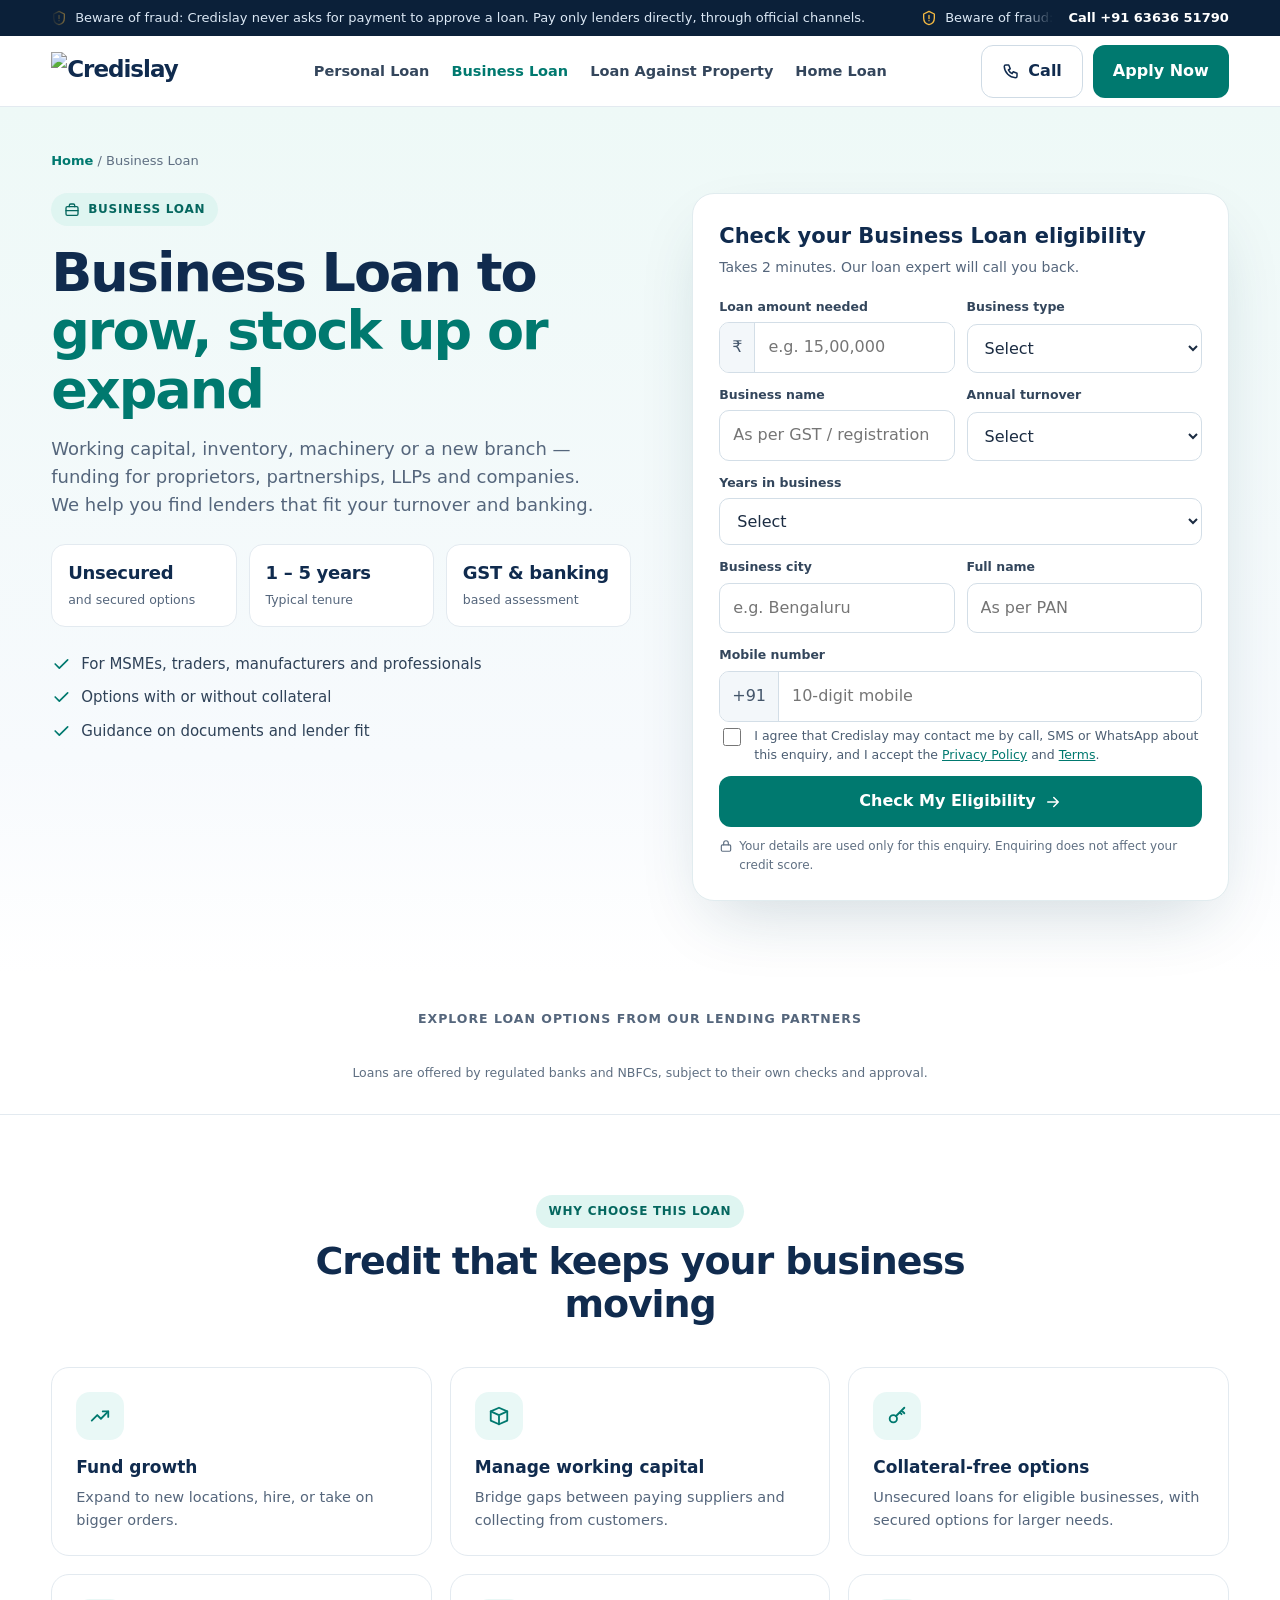
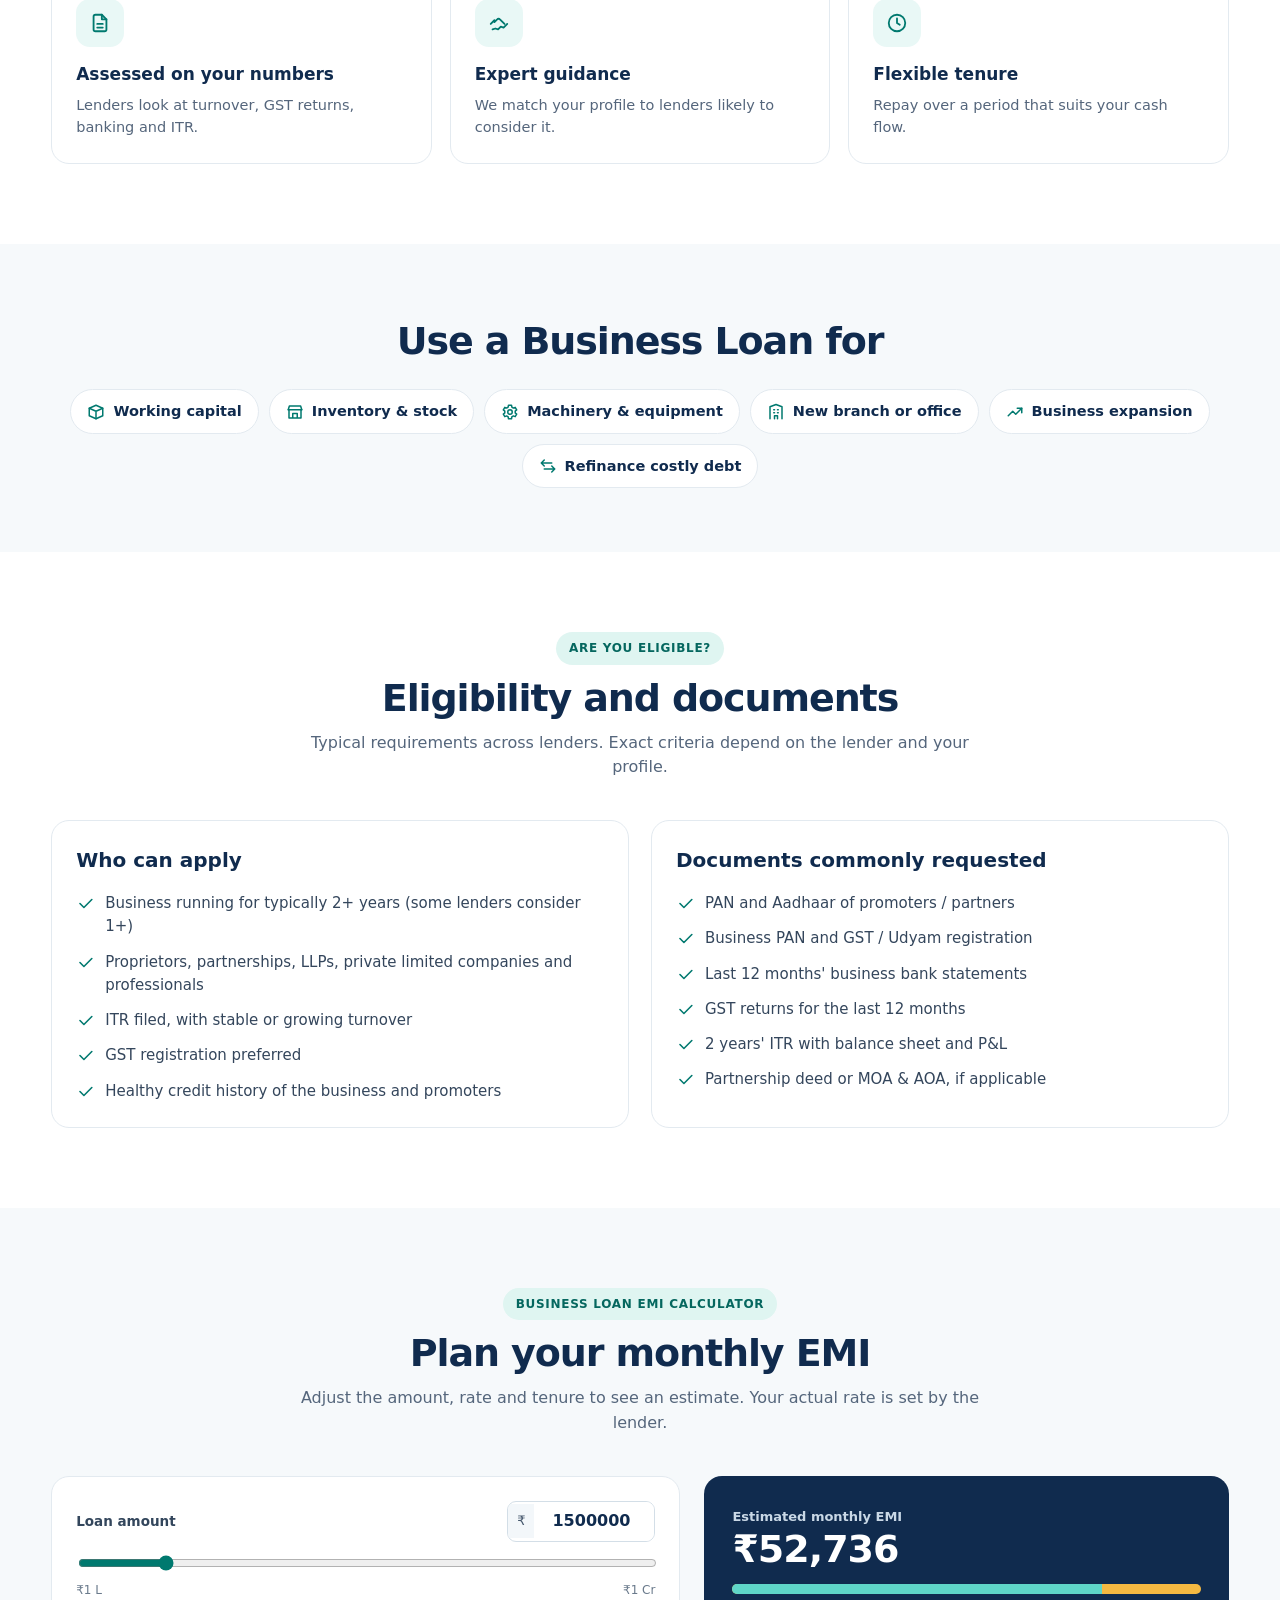
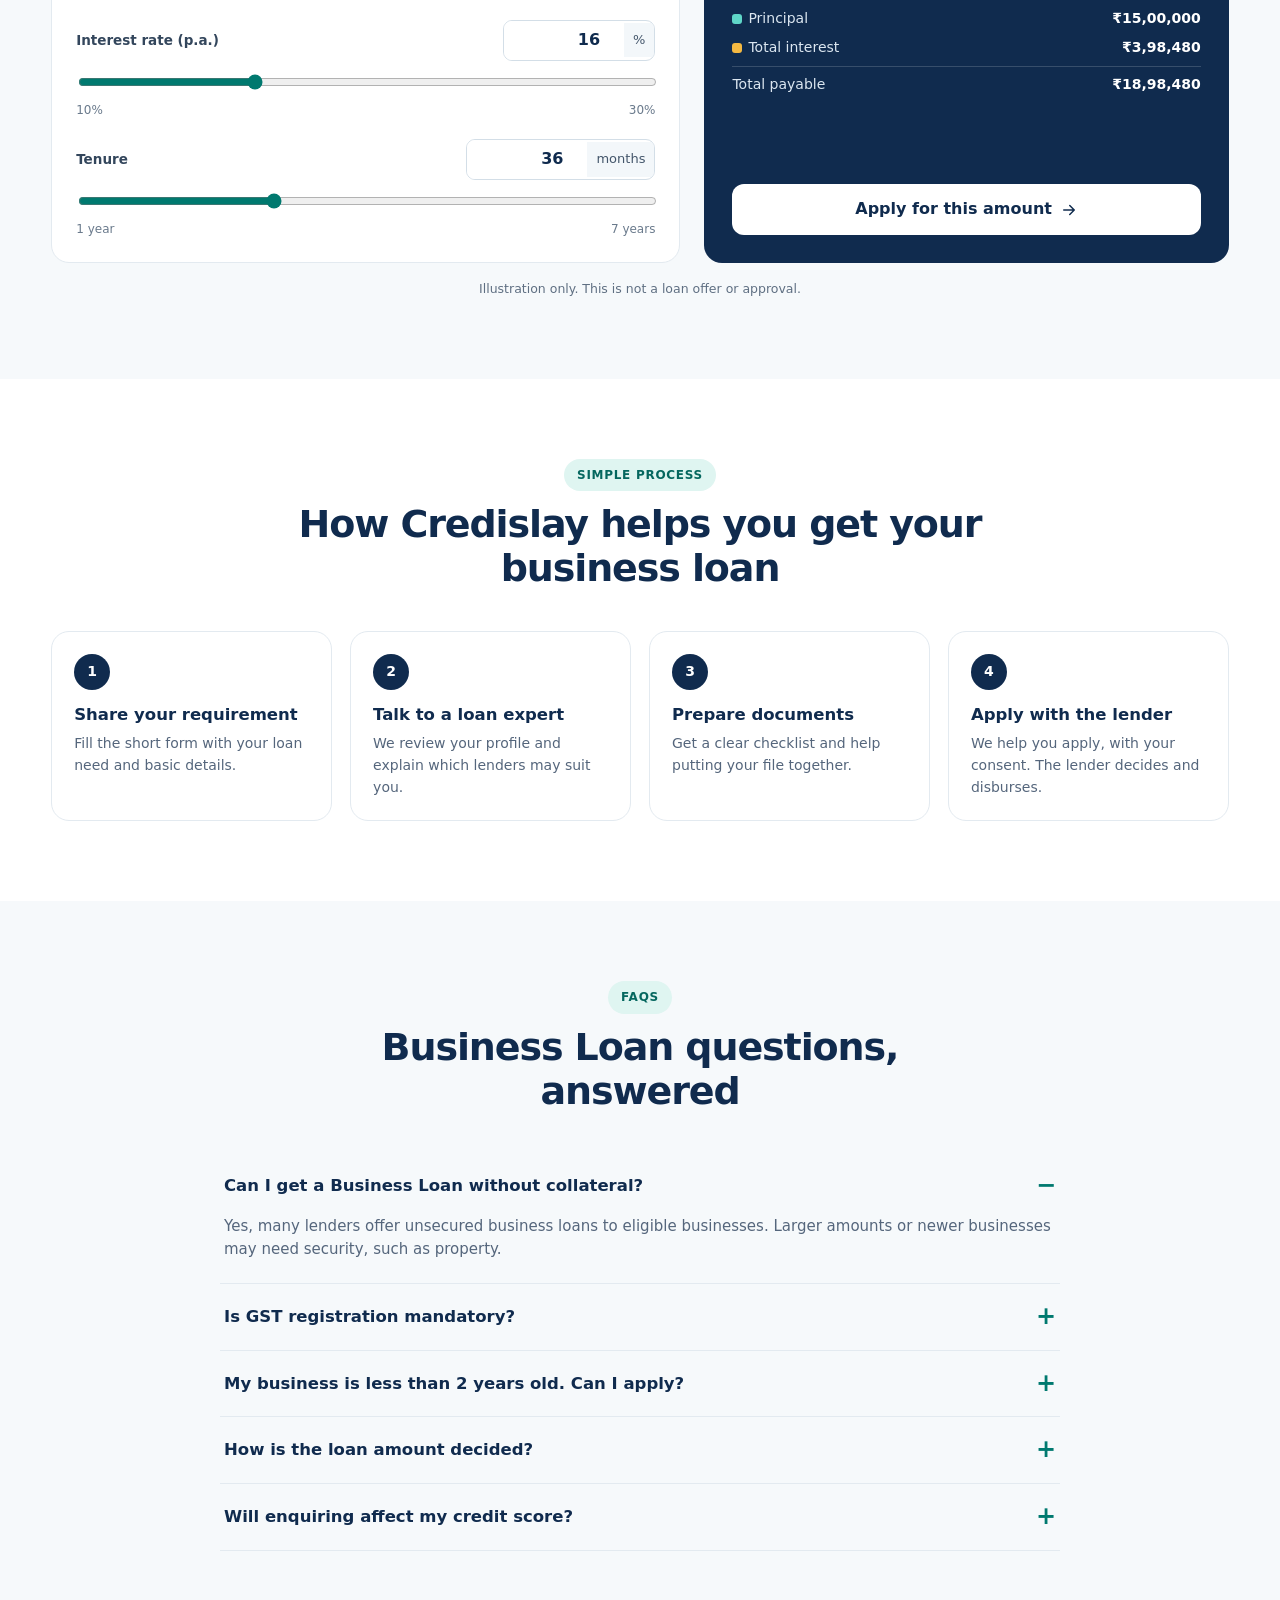
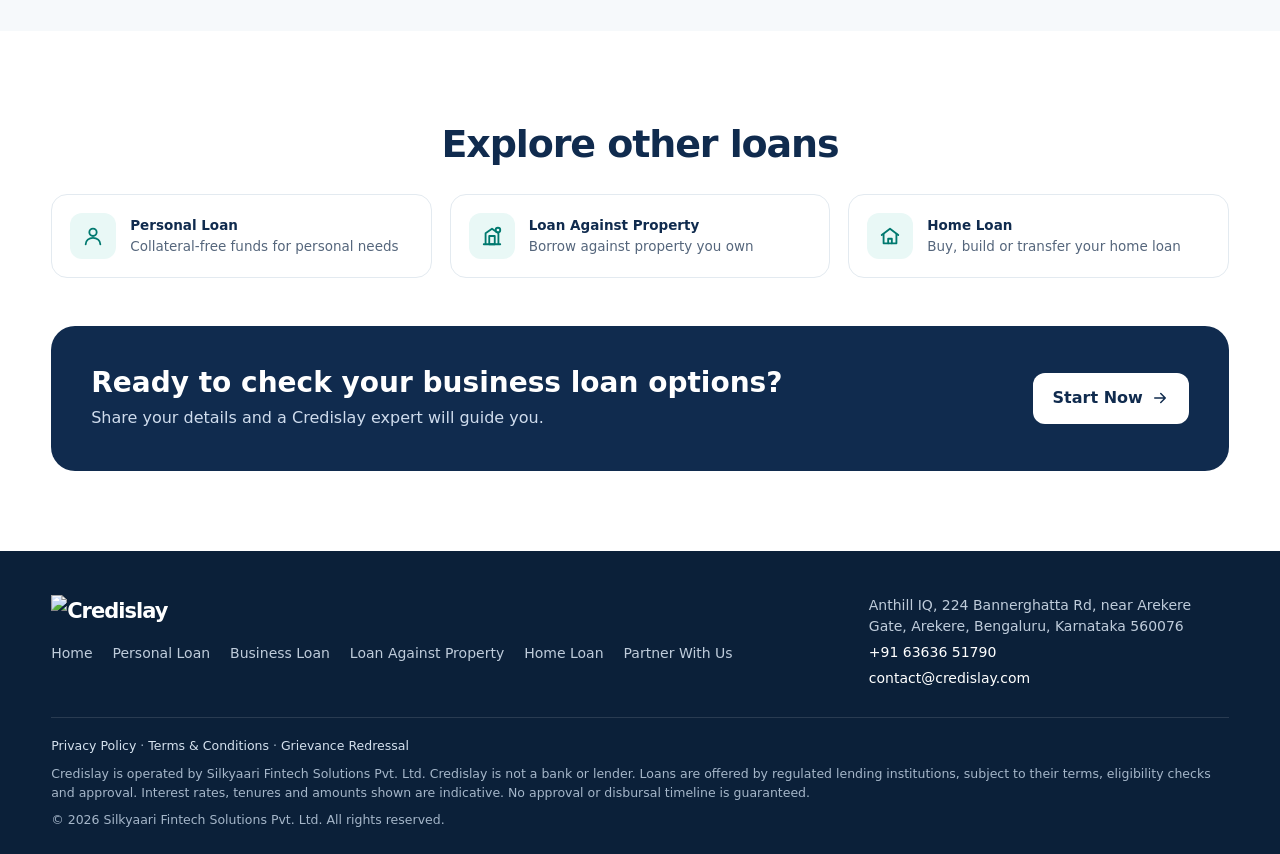
==== business-loan.html @ 101a4394 "Add files via upload" ====
<!doctype html>
<html lang="en">
<head>
<meta charset="utf-8">
<meta name="viewport" content="width=device-width,initial-scale=1">
<meta name="description" content="Apply for a Business Loan with Credislay. Working capital, inventory, machinery and expansion funding for MSMEs, traders, manufacturers and professionals.">
<meta name="theme-color" content="#102b4e">
<title>Business Loan for MSMEs, Traders and Professionals | Credislay</title>
<link rel="icon" type="image/png" href="assets/credislay-icon.png">
<link rel="apple-touch-icon" href="assets/apple-touch-icon.png">
<style>
:root{--navy:#102b4e;--navy2:#0b2039;--teal:#3fbfad;--tealD:#00796f;--mint:#e9f8f6;--ink:#1b2c42;--muted:#55667c;--line:#e3eaf0;--bg:#f6f9fb;--gold:#f4b942}
*{box-sizing:border-box}html{scroll-behavior:smooth}body{margin:0;font-family:Inter,ui-sans-serif,system-ui,-apple-system,"Segoe UI",sans-serif;color:var(--ink);background:#fff;line-height:1.55;-webkit-font-smoothing:antialiased}
a{color:inherit;text-decoration:none}button,input,select{font:inherit}img{max-width:100%}
:focus-visible{outline:3px solid #08a99b80;outline-offset:2px}
.container{width:min(1180px,92%);margin:auto}
svg.i{width:22px;height:22px;fill:none;stroke:currentColor;stroke-width:2;stroke-linecap:round;stroke-linejoin:round;flex:none}
.topbar{background:var(--navy2);color:#dce8f5;font-size:13px;padding:8px 0}
.topbar .container{display:flex;justify-content:space-between;align-items:center;gap:6px 18px;flex-wrap:wrap}
.topbar .warn{display:flex;gap:8px;align-items:center}.topbar .warn svg{width:16px;height:16px;color:var(--gold)}
.topbar a{color:#fff;font-weight:650}
.nav{position:sticky;top:0;z-index:30;background:#ffffffee;backdrop-filter:blur(12px);border-bottom:1px solid var(--line)}
.navin{height:70px;display:flex;align-items:center;justify-content:space-between;gap:16px}
.brand{display:flex;align-items:center;gap:10px;font-size:23px;font-weight:850;color:var(--navy);letter-spacing:-1px}
.brandLogo{height:38px;width:auto;display:block}.footer .brandLogo{height:40px}
.navlinks{display:flex;align-items:center;gap:22px;font-size:14.5px;font-weight:650;color:#34465c}
.navlinks a{padding:10px 0}.navlinks a:hover{color:var(--tealD)}.navlinks a[aria-current="page"]{color:var(--tealD)}
.btn{border:0;border-radius:12px;padding:13px 20px;min-height:46px;background:var(--tealD);color:#fff;font-weight:750;cursor:pointer;display:inline-flex;justify-content:center;align-items:center;gap:8px;transition:.2s}
.btn:hover{background:#00665e;transform:translateY(-1px)}
.btn.secondary{background:#fff;color:var(--navy);border:1px solid #cfdbe5}.btn.secondary:hover{background:#f3f7fa}
.btn.block{width:100%}.btn[disabled]{opacity:.7;cursor:wait;transform:none}
.hero{background:linear-gradient(180deg,#eef9f7 0%,#f7fafd 75%,#fff 100%);padding:44px 0 72px}
.crumbs{font-size:13px;color:#5f6f82;margin-bottom:22px}.crumbs a{color:var(--tealD);font-weight:650}
.heroGrid{display:grid;grid-template-columns:1.05fr .95fr;gap:48px;align-items:start}
.eyebrow{display:inline-flex;gap:8px;align-items:center;color:#05675f;background:#dff5f1;padding:7px 13px;border-radius:30px;font-size:12px;font-weight:800;letter-spacing:.06em;text-transform:uppercase}
.eyebrow svg{width:16px;height:16px}
.hero h1{font-size:clamp(34px,4.6vw,54px);line-height:1.08;letter-spacing:-2px;color:var(--navy);margin:18px 0 16px}
.hero h1 span{color:var(--tealD)}
.lead{font-size:18px;color:var(--muted);margin:0 0 26px;max-width:560px}
.stats{display:grid;grid-template-columns:repeat(3,1fr);gap:12px;margin-bottom:26px;max-width:580px}
.stat{background:#fff;border:1px solid var(--line);border-radius:14px;padding:14px 16px}
.stat b{display:block;color:var(--navy);font-size:18px;letter-spacing:-.3px}.stat span{font-size:12.5px;color:var(--muted)}
.ticks{list-style:none;padding:0;margin:0;display:grid;gap:10px}
.ticks li{display:flex;gap:10px;align-items:flex-start;font-size:15px;color:#2f4258}.ticks svg{width:20px;height:20px;color:var(--tealD);margin-top:1px}
.formCard{background:#fff;border:1px solid #e1ecef;box-shadow:0 28px 70px -20px #163f5433;border-radius:22px;padding:26px;position:relative;scroll-margin-top:90px}
.formCard h2{margin:0 0 4px;color:var(--navy);font-size:21px}
.formCard .sub{margin:0 0 18px;color:var(--muted);font-size:14px}
.formgrid{display:grid;grid-template-columns:1fr 1fr;gap:12px}.span2{grid-column:span 2}
.field{display:grid;gap:6px}
.field label{font-size:12.5px;font-weight:750;color:#33465c}
.field input,.field select{width:100%;padding:12px 13px;min-height:46px;border:1px solid #d3dee7;border-radius:10px;background:#fff;color:var(--ink);outline:none}
.field input:focus,.field select:focus{border-color:var(--teal);box-shadow:0 0 0 3px #08a99b22}
.money{display:flex;border:1px solid #d3dee7;border-radius:10px;overflow:hidden}.money span{padding:12px;background:#f3f7fa;color:#44566b;border-right:1px solid #d3dee7}
.money input{border:0;border-radius:0;min-width:0}.money:focus-within{border-color:var(--teal);box-shadow:0 0 0 3px #08a99b22}.money input:focus{box-shadow:none}
.consent{display:flex;gap:10px;align-items:flex-start;font-size:12.5px;color:#4b5d72;margin:4px 0}
.consent input{width:18px;height:18px;margin-top:2px;accent-color:var(--tealD);flex:none}
.consent a{color:var(--tealD);text-decoration:underline}
.fine{font-size:12px;color:#5f6f82;display:flex;gap:6px;align-items:flex-start;margin-top:10px}.fine svg{width:14px;height:14px;margin-top:2px}
.hp{position:absolute;left:-9999px;width:1px;height:1px;overflow:hidden}
.success{display:none;text-align:center;padding:28px 8px}
.success .ok{width:64px;height:64px;border-radius:50%;background:#e3f6f2;color:var(--tealD);display:grid;place-items:center;margin:0 auto 14px}
.success .ok svg{width:32px;height:32px}
.success h2{margin:0 0 8px}.success p{color:var(--muted);margin:0 0 18px}
.formCard.done form{display:none}.formCard.done .success{display:block}.formCard.done .formHead{display:none}
.section{padding:80px 0}.section.soft{background:var(--bg)}
.head{text-align:center;max-width:700px;margin:0 auto 40px}
.head h2{font-size:clamp(27px,3.2vw,38px);line-height:1.15;letter-spacing:-1.1px;color:var(--navy);margin:12px 0 10px}
.head p{color:var(--muted);margin:0}
.feat{display:grid;grid-template-columns:repeat(3,1fr);gap:18px}
.card{background:#fff;border:1px solid var(--line);border-radius:18px;padding:24px}
.card .ico{width:48px;height:48px;border-radius:14px;background:var(--mint);color:var(--tealD);display:grid;place-items:center;margin-bottom:14px}
.card h3{margin:0 0 6px;color:var(--navy);font-size:17px}.card p{margin:0;color:var(--muted);font-size:14.5px}
.uses{display:flex;flex-wrap:wrap;gap:10px;justify-content:center}
.use{display:inline-flex;align-items:center;gap:8px;background:#fff;border:1px solid var(--line);border-radius:30px;padding:10px 16px;font-weight:650;color:var(--navy);font-size:14.5px}
.use svg{width:18px;height:18px;color:var(--tealD)}
.two{display:grid;grid-template-columns:1fr 1fr;gap:22px}
.list{list-style:none;padding:0;margin:0;display:grid;gap:12px}
.list li{display:flex;gap:10px;font-size:15px;color:#34465c}.list svg{width:19px;height:19px;color:var(--tealD);margin-top:2px}
.card h3.big{font-size:20px;margin-bottom:16px}
.calc{display:grid;grid-template-columns:1.2fr 1fr;gap:24px;align-items:stretch}
.slider{margin-bottom:20px}
.slider .row{display:flex;justify-content:space-between;align-items:center;gap:10px;margin-bottom:8px}
.slider label{font-size:13.5px;font-weight:750;color:#33465c}
.slider .val{display:flex;align-items:center;border:1px solid #d3dee7;border-radius:9px;overflow:hidden;background:#fff}
.slider .val span{padding:7px 9px;background:#f3f7fa;font-size:13px;color:#44566b}
.slider .val input{width:120px;border:0;padding:7px 9px;font-weight:750;color:var(--navy);text-align:right;outline:none}
.slider input[type=range]{width:100%;accent-color:var(--tealD);height:22px}
.slider .ends{display:flex;justify-content:space-between;font-size:12px;color:#6a7a8c}
.emiBox{background:var(--navy);color:#fff;border-radius:18px;padding:28px;display:flex;flex-direction:column;gap:14px}
.emiBox small{color:#c9d8e6;font-weight:650;font-size:13px}
.emiBox .big{font-size:38px;font-weight:850;letter-spacing:-1px;line-height:1.1}
.bar{height:10px;border-radius:6px;background:var(--gold);overflow:hidden}.bar i{display:block;height:100%;background:#5fd6c8}
.legend{display:grid;gap:7px;font-size:14px;color:#dbe6f0}.legend div{display:flex;justify-content:space-between;gap:10px}.legend b{color:#fff}
.sw{display:inline-block;width:10px;height:10px;border-radius:3px;margin-right:6px;vertical-align:middle}
.emiBox .btn{background:#fff;color:var(--navy);margin-top:auto}.emiBox .btn:hover{background:#eef4f8}
.note{font-size:12.5px;color:#5f6f82;text-align:center;margin:16px 0 0}
.steps{display:grid;grid-template-columns:repeat(4,1fr);gap:18px;list-style:none;padding:0;margin:0}
.step{padding:22px;border-radius:18px;background:#fff;border:1px solid var(--line)}
.num{width:36px;height:36px;border-radius:50%;background:var(--navy);color:#fff;display:grid;place-items:center;font-weight:850;font-size:14px;margin-bottom:12px}
.step h3{font-size:16.5px;color:var(--navy);margin:0 0 6px}.step p{font-size:14px;color:var(--muted);margin:0}
.faq{max-width:840px;margin:auto}
.faq details{border-bottom:1px solid var(--line);padding:4px}
.faq summary{font-weight:750;color:var(--navy);cursor:pointer;padding:16px 0;list-style:none;display:flex;justify-content:space-between;gap:16px;font-size:16.5px}
.faq summary::-webkit-details-marker{display:none}
.faq summary::after{content:"+";font-size:24px;line-height:1;color:var(--tealD);flex:none}
.faq details[open] summary::after{content:"−"}
.faq p{color:var(--muted);font-size:15px;margin:0 0 18px}
.others{display:grid;grid-template-columns:repeat(3,1fr);gap:18px}
.other{display:flex;gap:14px;align-items:center;background:#fff;border:1px solid var(--line);border-radius:16px;padding:18px;transition:.2s}
.other:hover{border-color:#9fdcd4;box-shadow:0 14px 30px -18px #102b4e40;transform:translateY(-2px)}
.other .ico{width:46px;height:46px;border-radius:12px;background:var(--mint);color:var(--tealD);display:grid;place-items:center;flex:none}
.other b{display:block;color:var(--navy)}.other span{font-size:13.5px;color:var(--muted)}
.ctaBand{background:var(--navy);color:#fff;border-radius:24px;padding:40px;display:flex;justify-content:space-between;align-items:center;gap:20px;flex-wrap:wrap}
.ctaBand h2{margin:0 0 6px;font-size:28px;line-height:1.2}.ctaBand p{margin:0;color:#cfdced}
.ctaBand .btn{background:#fff;color:var(--navy)}
.footer{background:var(--navy2);color:#bfccdb;padding:44px 0 24px;font-size:14px}
.footgrid{display:flex;flex-wrap:wrap;justify-content:space-between;gap:24px}
.footer .brand{color:#fff;font-size:21px;margin-bottom:8px}
.footer nav{display:flex;flex-wrap:wrap;gap:8px 20px}.footer nav a:hover,.footer address a:hover{color:#fff}
.footer address{font-style:normal;max-width:360px}.footer address a{display:block;color:#fff;margin-top:4px}
.legal{border-top:1px solid #ffffff1f;margin-top:28px;padding-top:18px;font-size:12.5px;color:#a5b6c9;display:grid;gap:8px}.legal p{margin:0}
.mbar{display:none}
.toast{position:fixed;bottom:22px;right:22px;max-width:380px;background:var(--navy);color:#fff;padding:14px 18px;border-radius:12px;display:none;z-index:80;box-shadow:0 10px 30px #0003}
@media(max-width:980px){.feat{grid-template-columns:repeat(2,1fr)}.steps{grid-template-columns:repeat(2,1fr)}.others{grid-template-columns:1fr}}
@media(max-width:900px){.heroGrid,.two,.calc{grid-template-columns:1fr}.navlinks{display:none}body{padding-bottom:72px}
.mbar{display:grid;grid-template-columns:1fr 1.4fr;gap:10px;position:fixed;left:0;right:0;bottom:0;z-index:40;background:#fff;border-top:1px solid var(--line);padding:10px 4%}
.toast{bottom:86px;left:4%;right:4%;max-width:none}}
@media(max-width:560px){.hero{padding:28px 0 52px}.section{padding:56px 0}.feat,.steps{grid-template-columns:1fr}.stats{grid-template-columns:1fr 1fr}
.formgrid{grid-template-columns:1fr}.span2{grid-column:auto}.formCard{padding:20px}.ctaBand{padding:28px}.navin .btn.secondary{display:none}}
@media(prefers-reduced-motion:reduce){*{transition:none!important;scroll-behavior:auto!important}}

/* Fraud-warning ticker */
.topbar .container{flex-wrap:nowrap;gap:16px}
.ticker{flex:1;min-width:0;overflow:hidden;-webkit-mask-image:linear-gradient(90deg,transparent,#000 3%,#000 97%,transparent);mask-image:linear-gradient(90deg,transparent,#000 3%,#000 97%,transparent)}
.tickerTrack{display:flex;width:max-content;animation:tickerMove 38s linear infinite}
.tick{display:inline-flex;align-items:center;gap:8px;padding-right:56px;white-space:nowrap}
.tick svg{width:16px;height:16px;color:var(--gold)}
.ticker:hover .tickerTrack{animation-play-state:paused}
.topcall{flex:none;white-space:nowrap;color:#fff;font-weight:650}
@keyframes tickerMove{to{transform:translateX(-50%)}}
/* Lending partners marquee */
.lenders{padding:36px 0 32px;background:#fff;border-bottom:1px solid var(--line)}
.lendersTitle{text-align:center;font-size:12.5px;font-weight:800;letter-spacing:.08em;text-transform:uppercase;color:#55667c;margin:0 0 18px}
.marquee{overflow:hidden;-webkit-mask-image:linear-gradient(90deg,transparent,#000 8%,#000 92%,transparent);mask-image:linear-gradient(90deg,transparent,#000 8%,#000 92%,transparent)}
.marqueeTrack{display:flex;gap:16px;width:max-content;animation:lenderMove 26s linear infinite}
.marquee:hover .marqueeTrack{animation-play-state:paused}
.lender{display:inline-flex;align-items:center;gap:10px;padding:14px 24px;border:1px solid var(--line);border-radius:14px;background:#f7fafc;font-weight:750;color:var(--navy);font-size:16px;white-space:nowrap}
.lender svg{width:20px;height:20px;color:var(--tealD);flex:none}
.lendersNote{text-align:center;font-size:12.5px;color:#5f6f82;margin:16px 0 0}
@keyframes lenderMove{to{transform:translateX(calc(-50% - 8px))}}
@media(max-width:560px){.topcall{font-size:12px}.tick{font-size:12.5px}.lender{padding:12px 18px;font-size:15px}}
@media(prefers-reduced-motion:reduce){
.tickerTrack{animation:none;width:auto}.tick[aria-hidden]{display:none}.tick{white-space:normal;padding-right:0}
.marqueeTrack{animation:none;width:auto;flex-wrap:wrap;justify-content:center}.lender[aria-hidden]{display:none}}
</style>
</head>
<body>
<svg width="0" height="0" style="position:absolute" aria-hidden="true">
<symbol id="i-user" viewBox="0 0 24 24"><circle cx="12" cy="8" r="4"/><path d="M4 21c0-4 3.6-7 8-7s8 3 8 7"/></symbol>
<symbol id="i-biz" viewBox="0 0 24 24"><rect x="3" y="7" width="18" height="13" rx="2"/><path d="M8 7V5a2 2 0 0 1 2-2h4a2 2 0 0 1 2 2v2M3 13h18"/></symbol>
<symbol id="i-lap" viewBox="0 0 24 24"><path d="M3 21h18M5 21V9l7-5 7 5v12"/><rect x="9" y="12" width="6" height="9"/><circle cx="18.5" cy="5.5" r="2.5"/></symbol>
<symbol id="i-home" viewBox="0 0 24 24"><path d="M3 11l9-7 9 7"/><path d="M5 10v10h14V10"/><path d="M10 20v-5h4v5"/></symbol>
<symbol id="i-check" viewBox="0 0 24 24"><path d="M5 12l5 5L20 7"/></symbol>
<symbol id="i-arrow" viewBox="0 0 24 24"><path d="M5 12h14M13 6l6 6-6 6"/></symbol>
<symbol id="i-shield" viewBox="0 0 24 24"><path d="M12 2l8 4v6c0 5-3.5 9-8 10-4.5-1-8-5-8-10V6l8-4z"/><path d="M12 8v5M12 16h.01"/></symbol>
<symbol id="i-lock" viewBox="0 0 24 24"><rect x="4" y="10" width="16" height="11" rx="2"/><path d="M8 10V7a4 4 0 0 1 8 0v3"/></symbol>
<symbol id="i-phone" viewBox="0 0 24 24"><path d="M5 4h4l2 5-2.5 1.5a11 11 0 0 0 5 5L15 13l5 2v4a2 2 0 0 1-2 2A16 16 0 0 1 3 6a2 2 0 0 1 2-2"/></symbol>
<symbol id="i-clock" viewBox="0 0 24 24"><circle cx="12" cy="12" r="9"/><path d="M12 7v5l3 2"/></symbol>
<symbol id="i-doc" viewBox="0 0 24 24"><path d="M14 3H7a2 2 0 0 0-2 2v14a2 2 0 0 0 2 2h10a2 2 0 0 0 2-2V8z"/><path d="M14 3v5h5M9 13h6M9 17h6"/></symbol>
<symbol id="i-percent" viewBox="0 0 24 24"><path d="M19 5L5 19"/><circle cx="7" cy="7" r="2.5"/><circle cx="17" cy="17" r="2.5"/></symbol>
<symbol id="i-hand" viewBox="0 0 24 24"><path d="M7 11l3-3a2 2 0 0 1 3 0l5 5"/><path d="M3 13l4-4M21 13l-4 4-3-1-3 3-3-1-3 1"/></symbol>
<symbol id="i-trend" viewBox="0 0 24 24"><path d="M3 17l6-6 4 4 8-8"/><path d="M15 7h6v6"/></symbol>
<symbol id="i-key" viewBox="0 0 24 24"><circle cx="8" cy="15" r="4"/><path d="M11 12l9-9M17 6l3 3M15 8l2 2"/></symbol>
<symbol id="i-swap" viewBox="0 0 24 24"><path d="M7 4L3 8l4 4M3 8h14M17 20l4-4-4-4M21 16H7"/></symbol>
<symbol id="i-heart" viewBox="0 0 24 24"><path d="M12 20s-7-4.4-7-10a4 4 0 0 1 7-2.6A4 4 0 0 1 19 10c0 5.6-7 10-7 10z"/></symbol>
<symbol id="i-plane" viewBox="0 0 24 24"><path d="M2 14l20-8-8 16-2-6z"/></symbol>
<symbol id="i-cap" viewBox="0 0 24 24"><path d="M2 9l10-5 10 5-10 5z"/><path d="M6 11v5c3 2 9 2 12 0v-5"/></symbol>
<symbol id="i-tool" viewBox="0 0 24 24"><path d="M14 6a4 4 0 0 0 5 5l-9 9a2 2 0 0 1-3-3z"/></symbol>
<symbol id="i-ring" viewBox="0 0 24 24"><circle cx="12" cy="15" r="6"/><path d="M9 4h6l-3 5z"/></symbol>
<symbol id="i-box" viewBox="0 0 24 24"><path d="M3 7l9-4 9 4v10l-9 4-9-4z"/><path d="M3 7l9 4 9-4M12 11v10"/></symbol>
<symbol id="i-gear" viewBox="0 0 24 24"><circle cx="12" cy="12" r="3"/><path d="M19 12a7 7 0 0 0-.1-1.2l2-1.6-2-3.4-2.4 1a7 7 0 0 0-2-1.2L14 3h-4l-.5 2.6a7 7 0 0 0-2 1.2l-2.4-1-2 3.4 2 1.6a7 7 0 0 0 0 2.4l-2 1.6 2 3.4 2.4-1a7 7 0 0 0 2 1.2L10 21h4l.5-2.6a7 7 0 0 0 2-1.2l2.4 1 2-3.4-2-1.6c.1-.4.1-.8.1-1.2z"/></symbol>
<symbol id="i-store" viewBox="0 0 24 24"><path d="M3 9l1.5-5h15L21 9"/><path d="M4 9v11h16V9M3 9h18M9 20v-6h6v6"/></symbol>
<symbol id="i-build" viewBox="0 0 24 24"><path d="M4 21V5l8-3 8 3v16"/><path d="M9 9h1M14 9h1M9 13h1M14 13h1M10 21v-4h4v4"/></symbol>
<symbol id="i-plus" viewBox="0 0 24 24"><circle cx="12" cy="12" r="9"/><path d="M12 8v8M8 12h8"/></symbol>
</svg>

<div class="topbar"><div class="container">
<div class="ticker" role="note" aria-label="Fraud warning"><div class="tickerTrack"><span class="tick"><svg class="i"><use href="#i-shield"/></svg>Beware of fraud: Credislay never asks for payment to approve a loan. Pay only lenders directly, through official channels.</span><span class="tick" aria-hidden="true"><svg class="i"><use href="#i-shield"/></svg>Beware of fraud: Credislay never asks for payment to approve a loan. Pay only lenders directly, through official channels.</span><span class="tick" aria-hidden="true"><svg class="i"><use href="#i-shield"/></svg>Beware of fraud: Credislay never asks for payment to approve a loan. Pay only lenders directly, through official channels.</span><span class="tick" aria-hidden="true"><svg class="i"><use href="#i-shield"/></svg>Beware of fraud: Credislay never asks for payment to approve a loan. Pay only lenders directly, through official channels.</span></div></div>
<a class="topcall" href="tel:+916363651790">Call +91 63636 51790</a>
</div></div>

<header class="nav"><div class="container navin">
<a class="brand" href="index.html"><img class="brandLogo" src="assets/credislay-logo.png" alt="Credislay" width="168" height="38"></a>
<nav class="navlinks" aria-label="Loans">
<a href="personal-loan.html">Personal Loan</a><a href="business-loan.html" aria-current="page">Business Loan</a><a href="loan-against-property.html">Loan Against Property</a><a href="home-loan.html">Home Loan</a>
</nav>
<div style="display:flex;gap:10px"><a class="btn secondary" href="tel:+916363651790"><svg class="i" style="width:18px;height:18px"><use href="#i-phone"/></svg>Call</a><a class="btn" href="#apply">Apply Now</a></div>
</div></header>

<main>
<section class="hero"><div class="container">
<div class="crumbs"><a href="index.html">Home</a> / Business Loan</div>
<div class="heroGrid"><div>
<div class="eyebrow"><svg class="i"><use href="#i-biz"/></svg>Business Loan</div>
<h1>Business Loan to <span>grow, stock up or expand</span></h1>
<p class="lead">Working capital, inventory, machinery or a new branch — funding for proprietors, partnerships, LLPs and companies. We help you find lenders that fit your turnover and banking.</p>
<div class="stats"><div class="stat"><b>Unsecured</b><span>and secured options</span></div><div class="stat"><b>1 – 5 years</b><span>Typical tenure</span></div><div class="stat"><b>GST & banking</b><span>based assessment</span></div></div>
<ul class="ticks"><li><svg class="i"><use href="#i-check"/></svg><span>For MSMEs, traders, manufacturers and professionals</span></li><li><svg class="i"><use href="#i-check"/></svg><span>Options with or without collateral</span></li><li><svg class="i"><use href="#i-check"/></svg><span>Guidance on documents and lender fit</span></li></ul>
</div>

<div class="formCard" id="apply">
<div class="formHead"><h2>Check your Business Loan eligibility</h2><p class="sub">Takes 2 minutes. Our loan expert will call you back.</p></div>
<form id="leadForm" novalidate>
<input type="hidden" name="loanType" value="Business Loan">
<input type="hidden" name="landingPage" value="Business Loan page">
<div class="formgrid">
<div class="field"><label for="amount">Loan amount needed</label><div class="money"><span>₹</span><input id="amount" name="amount" type="number" min="10000" step="1000" inputmode="numeric" placeholder="e.g. 15,00,000" required></div></div>
<div class="field"><label for="employment">Business type</label><select id="employment" name="employment" required><option value="">Select</option><option>Proprietorship</option><option>Partnership</option><option>LLP</option><option>Private limited company</option><option>Self-employed professional</option></select></div>
<div class="field"><label for="businessName">Business name</label><input id="businessName" name="businessName" placeholder="As per GST / registration" required></div>
<div class="field"><label for="turnover">Annual turnover</label><select id="turnover" name="turnover" required><option value="">Select</option><option>Up to ₹50 lakh</option><option>₹50 lakh – ₹2 crore</option><option>₹2 crore – ₹10 crore</option><option>₹10 crore – ₹50 crore</option><option>Above ₹50 crore</option></select></div>
<div class="field span2"><label for="vintage">Years in business</label><select id="vintage" name="vintage" required><option value="">Select</option><option>Less than 1 year</option><option>1 – 2 years</option><option>2 – 3 years</option><option>3 – 5 years</option><option>More than 5 years</option></select></div>
<div class="field"><label for="city">Business city</label><input id="city" name="city" autocomplete="address-level2" placeholder="e.g. Bengaluru" required></div>
<div class="field"><label for="name">Full name</label><input id="name" name="name" autocomplete="name" placeholder="As per PAN" required></div>
<div class="field span2"><label for="phone">Mobile number</label><div class="money"><span>+91</span><input id="phone" name="phone" type="tel" inputmode="numeric" autocomplete="tel-national" pattern="[6-9][0-9]{9}" maxlength="10" placeholder="10-digit mobile" required></div></div>
</div>
<div class="hp" aria-hidden="true"><label for="website">Website</label><input id="website" name="website" tabindex="-1" autocomplete="off"></div>
<label class="consent"><input type="checkbox" name="consent" value="yes" required><span>I agree that Credislay may contact me by call, SMS or WhatsApp about this enquiry, and I accept the <a href="index.html#privacy">Privacy Policy</a> and <a href="index.html#terms">Terms</a>.</span></label>
<button class="btn block" type="submit" style="margin-top:8px">Check My Eligibility <svg class="i" style="width:18px;height:18px"><use href="#i-arrow"/></svg></button>
<div class="fine"><svg class="i"><use href="#i-lock"/></svg><span>Your details are used only for this enquiry. Enquiring does not affect your credit score.</span></div>
</form>
<div class="success" role="status" aria-live="polite">
<div class="ok"><svg class="i"><use href="#i-check"/></svg></div>
<h2 style="color:var(--navy)">Thank you! We've received your enquiry.</h2>
<p>A Credislay loan expert will call you shortly on the number you shared, usually within one working day.</p>
<a class="btn secondary" href="tel:+916363651790"><svg class="i" style="width:18px;height:18px"><use href="#i-phone"/></svg>Call us now</a>
</div>
</div>
</div>
</div></section>

<!-- LENDING PARTNERS (edit names in assets/lenders.js) -->
<section class="lenders" id="lenders" aria-labelledby="lendersTitle"><div class="container">
<p class="lendersTitle" id="lendersTitle">Explore loan options from our lending partners</p>
<div class="marquee"><div class="marqueeTrack" id="lenderTrack"></div></div>
<p class="lendersNote">Loans are offered by regulated banks and NBFCs, subject to their own checks and approval.</p>
</div></section>
<script src="assets/lenders.js"></script>

<section class="section"><div class="container">
<div class="head"><div class="eyebrow">Why choose this loan</div><h2>Credit that keeps your business moving</h2></div>
<div class="feat"><div class="card"><div class="ico"><svg class="i"><use href="#i-trend"/></svg></div><h3>Fund growth</h3><p>Expand to new locations, hire, or take on bigger orders.</p></div><div class="card"><div class="ico"><svg class="i"><use href="#i-box"/></svg></div><h3>Manage working capital</h3><p>Bridge gaps between paying suppliers and collecting from customers.</p></div><div class="card"><div class="ico"><svg class="i"><use href="#i-key"/></svg></div><h3>Collateral-free options</h3><p>Unsecured loans for eligible businesses, with secured options for larger needs.</p></div><div class="card"><div class="ico"><svg class="i"><use href="#i-doc"/></svg></div><h3>Assessed on your numbers</h3><p>Lenders look at turnover, GST returns, banking and ITR.</p></div><div class="card"><div class="ico"><svg class="i"><use href="#i-hand"/></svg></div><h3>Expert guidance</h3><p>We match your profile to lenders likely to consider it.</p></div><div class="card"><div class="ico"><svg class="i"><use href="#i-clock"/></svg></div><h3>Flexible tenure</h3><p>Repay over a period that suits your cash flow.</p></div></div>
</div></section>

<section class="section soft" style="padding-top:64px;padding-bottom:64px"><div class="container">
<div class="head" style="margin-bottom:26px"><h2>Use a Business Loan for</h2></div>
<div class="uses"><span class="use"><svg class="i"><use href="#i-box"/></svg>Working capital</span><span class="use"><svg class="i"><use href="#i-store"/></svg>Inventory & stock</span><span class="use"><svg class="i"><use href="#i-gear"/></svg>Machinery & equipment</span><span class="use"><svg class="i"><use href="#i-build"/></svg>New branch or office</span><span class="use"><svg class="i"><use href="#i-trend"/></svg>Business expansion</span><span class="use"><svg class="i"><use href="#i-swap"/></svg>Refinance costly debt</span></div>
</div></section>

<section class="section"><div class="container">
<div class="head"><div class="eyebrow">Are you eligible?</div><h2>Eligibility and documents</h2><p>Typical requirements across lenders. Exact criteria depend on the lender and your profile.</p></div>
<div class="two">
<div class="card"><h3 class="big">Who can apply</h3><ul class="list"><li><svg class="i"><use href="#i-check"/></svg><span>Business running for typically 2+ years (some lenders consider 1+)</span></li><li><svg class="i"><use href="#i-check"/></svg><span>Proprietors, partnerships, LLPs, private limited companies and professionals</span></li><li><svg class="i"><use href="#i-check"/></svg><span>ITR filed, with stable or growing turnover</span></li><li><svg class="i"><use href="#i-check"/></svg><span>GST registration preferred</span></li><li><svg class="i"><use href="#i-check"/></svg><span>Healthy credit history of the business and promoters</span></li></ul></div>
<div class="card"><h3 class="big">Documents commonly requested</h3><ul class="list"><li><svg class="i"><use href="#i-check"/></svg><span>PAN and Aadhaar of promoters / partners</span></li><li><svg class="i"><use href="#i-check"/></svg><span>Business PAN and GST / Udyam registration</span></li><li><svg class="i"><use href="#i-check"/></svg><span>Last 12 months' business bank statements</span></li><li><svg class="i"><use href="#i-check"/></svg><span>GST returns for the last 12 months</span></li><li><svg class="i"><use href="#i-check"/></svg><span>2 years' ITR with balance sheet and P&amp;L</span></li><li><svg class="i"><use href="#i-check"/></svg><span>Partnership deed or MOA &amp; AOA, if applicable</span></li></ul></div>
</div>
</div></section>

<section class="section soft" id="emi-calculator"><div class="container">
<div class="head"><div class="eyebrow">Business Loan EMI calculator</div><h2>Plan your monthly EMI</h2><p>Adjust the amount, rate and tenure to see an estimate. Your actual rate is set by the lender.</p></div>
<div class="calc">
<div class="card">
<div class="slider"><div class="row"><label for="pR">Loan amount</label><div class="val"><span>₹</span><input id="p" type="number" min="100000" max="10000000" step="50000" value="1500000" aria-label="Loan amount in rupees"></div></div>
<input id="pR" type="range" min="100000" max="10000000" step="50000" value="1500000"><div class="ends"><span>₹1 L</span><span>₹1 Cr</span></div></div>
<div class="slider"><div class="row"><label for="rR">Interest rate (p.a.)</label><div class="val"><input id="r" type="number" min="10" max="30" step="0.05" value="16" aria-label="Interest rate percent"><span>%</span></div></div>
<input id="rR" type="range" min="10" max="30" step="0.05" value="16"><div class="ends"><span>10%</span><span>30%</span></div></div>
<div class="slider" style="margin-bottom:0"><div class="row"><label for="tR">Tenure</label><div class="val"><input id="t" type="number" min="12" max="84" step="6" value="36" aria-label="Tenure in months"><span>months</span></div></div>
<input id="tR" type="range" min="12" max="84" step="6" value="36"><div class="ends"><span>1 year</span><span>7 years</span></div></div>
</div>
<div class="emiBox" aria-live="polite">
<div><small>Estimated monthly EMI</small><div class="big" id="emi">₹0</div></div>
<div class="bar" aria-hidden="true"><i id="bar" style="width:80%"></i></div>
<div class="legend"><div><span><i class="sw" style="background:#5fd6c8"></i>Principal</span><b id="eP">₹0</b></div><div><span><i class="sw" style="background:var(--gold)"></i>Total interest</span><b id="eI">₹0</b></div><div style="border-top:1px solid #ffffff2a;padding-top:7px"><span>Total payable</span><b id="eT">₹0</b></div></div>
<a class="btn" href="#apply" id="useAmount">Apply for this amount <svg class="i" style="width:18px;height:18px"><use href="#i-arrow"/></svg></a>
</div>
</div>
<p class="note">Illustration only. This is not a loan offer or approval.</p>
</div></section>

<section class="section"><div class="container">
<div class="head"><div class="eyebrow">Simple process</div><h2>How Credislay helps you get your business loan</h2></div>
<ol class="steps">
<li class="step"><div class="num">1</div><h3>Share your requirement</h3><p>Fill the short form with your loan need and basic details.</p></li>
<li class="step"><div class="num">2</div><h3>Talk to a loan expert</h3><p>We review your profile and explain which lenders may suit you.</p></li>
<li class="step"><div class="num">3</div><h3>Prepare documents</h3><p>Get a clear checklist and help putting your file together.</p></li>
<li class="step"><div class="num">4</div><h3>Apply with the lender</h3><p>We help you apply, with your consent. The lender decides and disburses.</p></li>
</ol>
</div></section>

<section class="section soft"><div class="container">
<div class="head"><div class="eyebrow">FAQs</div><h2>Business Loan questions, answered</h2></div>
<div class="faq"><details open><summary>Can I get a Business Loan without collateral?</summary><p>Yes, many lenders offer unsecured business loans to eligible businesses. Larger amounts or newer businesses may need security, such as property.</p></details><details><summary>Is GST registration mandatory?</summary><p>Not always, but most lenders prefer it. Without GST, lenders rely more on bank statements and ITRs.</p></details><details><summary>My business is less than 2 years old. Can I apply?</summary><p>Some lenders consider businesses running for a year or more, usually with strong banking and a good promoter credit history. Share your details and we will check options.</p></details><details><summary>How is the loan amount decided?</summary><p>Lenders look at your turnover, profits, banking, existing loans and credit score to decide the amount and rate.</p></details><details><summary>Will enquiring affect my credit score?</summary><p>No. Submitting this form does not check your credit report. A lender may run a credit check later, with your consent.</p></details></div>
</div></section>

<section class="section"><div class="container">
<div class="head" style="margin-bottom:28px"><h2>Explore other loans</h2></div>
<div class="others"><a class="other" href="personal-loan.html"><span class="ico"><svg class="i"><use href="#i-user"/></svg></span><span><b>Personal Loan</b><span>Collateral-free funds for personal needs</span></span></a><a class="other" href="loan-against-property.html"><span class="ico"><svg class="i"><use href="#i-lap"/></svg></span><span><b>Loan Against Property</b><span>Borrow against property you own</span></span></a><a class="other" href="home-loan.html"><span class="ico"><svg class="i"><use href="#i-home"/></svg></span><span><b>Home Loan</b><span>Buy, build or transfer your home loan</span></span></a></div>
<div class="ctaBand" style="margin-top:48px"><div><h2>Ready to check your business loan options?</h2><p>Share your details and a Credislay expert will guide you.</p></div><a class="btn" href="#apply">Start Now <svg class="i" style="width:18px;height:18px"><use href="#i-arrow"/></svg></a></div>
</div></section>
</main>

<footer class="footer"><div class="container">
<div class="footgrid">
<div><a class="brand" href="index.html"><img class="brandLogo" src="assets/credislay-logo-white.png" alt="Credislay" width="177" height="40"></a>
<nav aria-label="Footer"><a href="index.html">Home</a><a href="personal-loan.html">Personal Loan</a><a href="business-loan.html">Business Loan</a><a href="loan-against-property.html">Loan Against Property</a><a href="home-loan.html">Home Loan</a><a href="index.html#partners">Partner With Us</a></nav></div>
<address>Anthill IQ, 224 Bannerghatta Rd, near Arekere Gate, Arekere, Bengaluru, Karnataka 560076<a href="tel:+916363651790">+91 63636 51790</a><a href="mailto:contact@credislay.com">contact@credislay.com</a></address>
</div>
<div class="legal">
<p><a href="index.html#privacy" style="color:#d5e1ee">Privacy Policy</a> · <a href="index.html#terms" style="color:#d5e1ee">Terms &amp; Conditions</a> · <a href="index.html#grievance" style="color:#d5e1ee">Grievance Redressal</a></p>
<p>Credislay is operated by Silkyaari Fintech Solutions Pvt. Ltd. Credislay is not a bank or lender. Loans are offered by regulated lending institutions, subject to their terms, eligibility checks and approval. Interest rates, tenures and amounts shown are indicative. No approval or disbursal timeline is guaranteed.</p>
<p>© <span id="year"></span> Silkyaari Fintech Solutions Pvt. Ltd. All rights reserved.</p>
</div>
</div></footer>

<div class="mbar"><a class="btn secondary" href="tel:+916363651790"><svg class="i" style="width:18px;height:18px"><use href="#i-phone"/></svg>Call</a><a class="btn" href="#apply">Apply Now</a></div>
<div class="toast" id="toast" role="status" aria-live="polite"></div>

<script>
/* ============================================================
   FORM → GOOGLE SHEET CONNECTION (same address as index.html)
   ============================================================ */
const GOOGLE_SHEETS_WEB_APP_URL = 'https://script.google.com/macros/s/AKfycbwm8wIM0hTANiEj2H8g4NHi4FwL5iA60wId6a0AcygfR1MaPEsK0KX7siPTeSvoMyugeQ/exec';

const $=id=>document.getElementById(id);
const inr=v=>'₹'+Math.round(v).toLocaleString('en-IN');
$('year').textContent=new Date().getFullYear();
function toast(m){const t=$('toast');t.textContent=m;t.style.display='block';clearTimeout(t._h);t._h=setTimeout(()=>t.style.display='none',4500)}

/* Remember ad-campaign tags (utm_source etc.) for this visit */
(function(){const q=new URLSearchParams(location.search);['utm_source','utm_medium','utm_campaign'].forEach(k=>{const v=q.get(k);try{if(v)sessionStorage.setItem(k,v)}catch(e){}})})();
function utm(k){try{return sessionStorage.getItem(k)||''}catch(e){return ''}}

/* EMI calculator */
function bind(a,b){const n=$(a),r=$(b);r.addEventListener('input',()=>{n.value=r.value;emi()});n.addEventListener('input',()=>{r.value=n.value;emi()})}
bind('p','pR');bind('r','rR');bind('t','tR');
function emi(){const P=+$('p').value,R=+$('r').value/1200,N=+$('t').value;
  if(!(P>0&&N>0&&R>=0)){$('emi').textContent='—';return}
  const e=R===0?P/N:P*R*Math.pow(1+R,N)/(Math.pow(1+R,N)-1),T=e*N;
  $('emi').textContent=inr(e);$('eP').textContent=inr(P);$('eI').textContent=inr(T-P);$('eT').textContent=inr(T);$('bar').style.width=(P/T*100).toFixed(1)+'%'}
emi();
$('useAmount').addEventListener('click',()=>{const a=$('amount');if(a){a.value=Math.round(+$('p').value);setTimeout(()=>$('name').focus({preventScroll:true}),500)}});

/* Lead form → Google Sheet */
const form=$('leadForm');
form.addEventListener('submit',async e=>{
  e.preventDefault();
  if(!form.checkValidity()){const bad=form.querySelector(':invalid');
    toast(bad&&bad.type==='checkbox'?'Please tick the consent box to continue.':bad&&bad.name==='phone'?'Enter a valid 10-digit mobile number.':'Please fill in all required fields.');
    if(bad)bad.focus();return}
  const btn=form.querySelector('button[type="submit"]'),orig=btn.innerHTML;btn.disabled=true;btn.textContent='Submitting…';
  const data=Object.fromEntries(new FormData(form).entries());
  if(data.website){btn.disabled=false;btn.innerHTML=orig;return}
  delete data.website;
  Object.assign(data,{formType:'customer_enquiry',pageUrl:location.href,submittedAt:new Date().toISOString(),utm_source:utm('utm_source'),utm_medium:utm('utm_medium'),utm_campaign:utm('utm_campaign')});
  try{
    if(!GOOGLE_SHEETS_WEB_APP_URL.startsWith('https://script.google.com/macros/s/'))throw new Error('Endpoint not configured');
    await fetch(GOOGLE_SHEETS_WEB_APP_URL,{method:'POST',mode:'no-cors',headers:{'Content-Type':'text/plain;charset=utf-8'},body:JSON.stringify(data)});
    form.reset();$('apply').classList.add('done');$('apply').scrollIntoView({behavior:'smooth',block:'center'});
  }catch(err){toast('Enquiry could not be sent. Please try again or call +91 63636 51790.')}
  finally{btn.disabled=false;btn.innerHTML=orig}
});
</script>
</body>
</html>
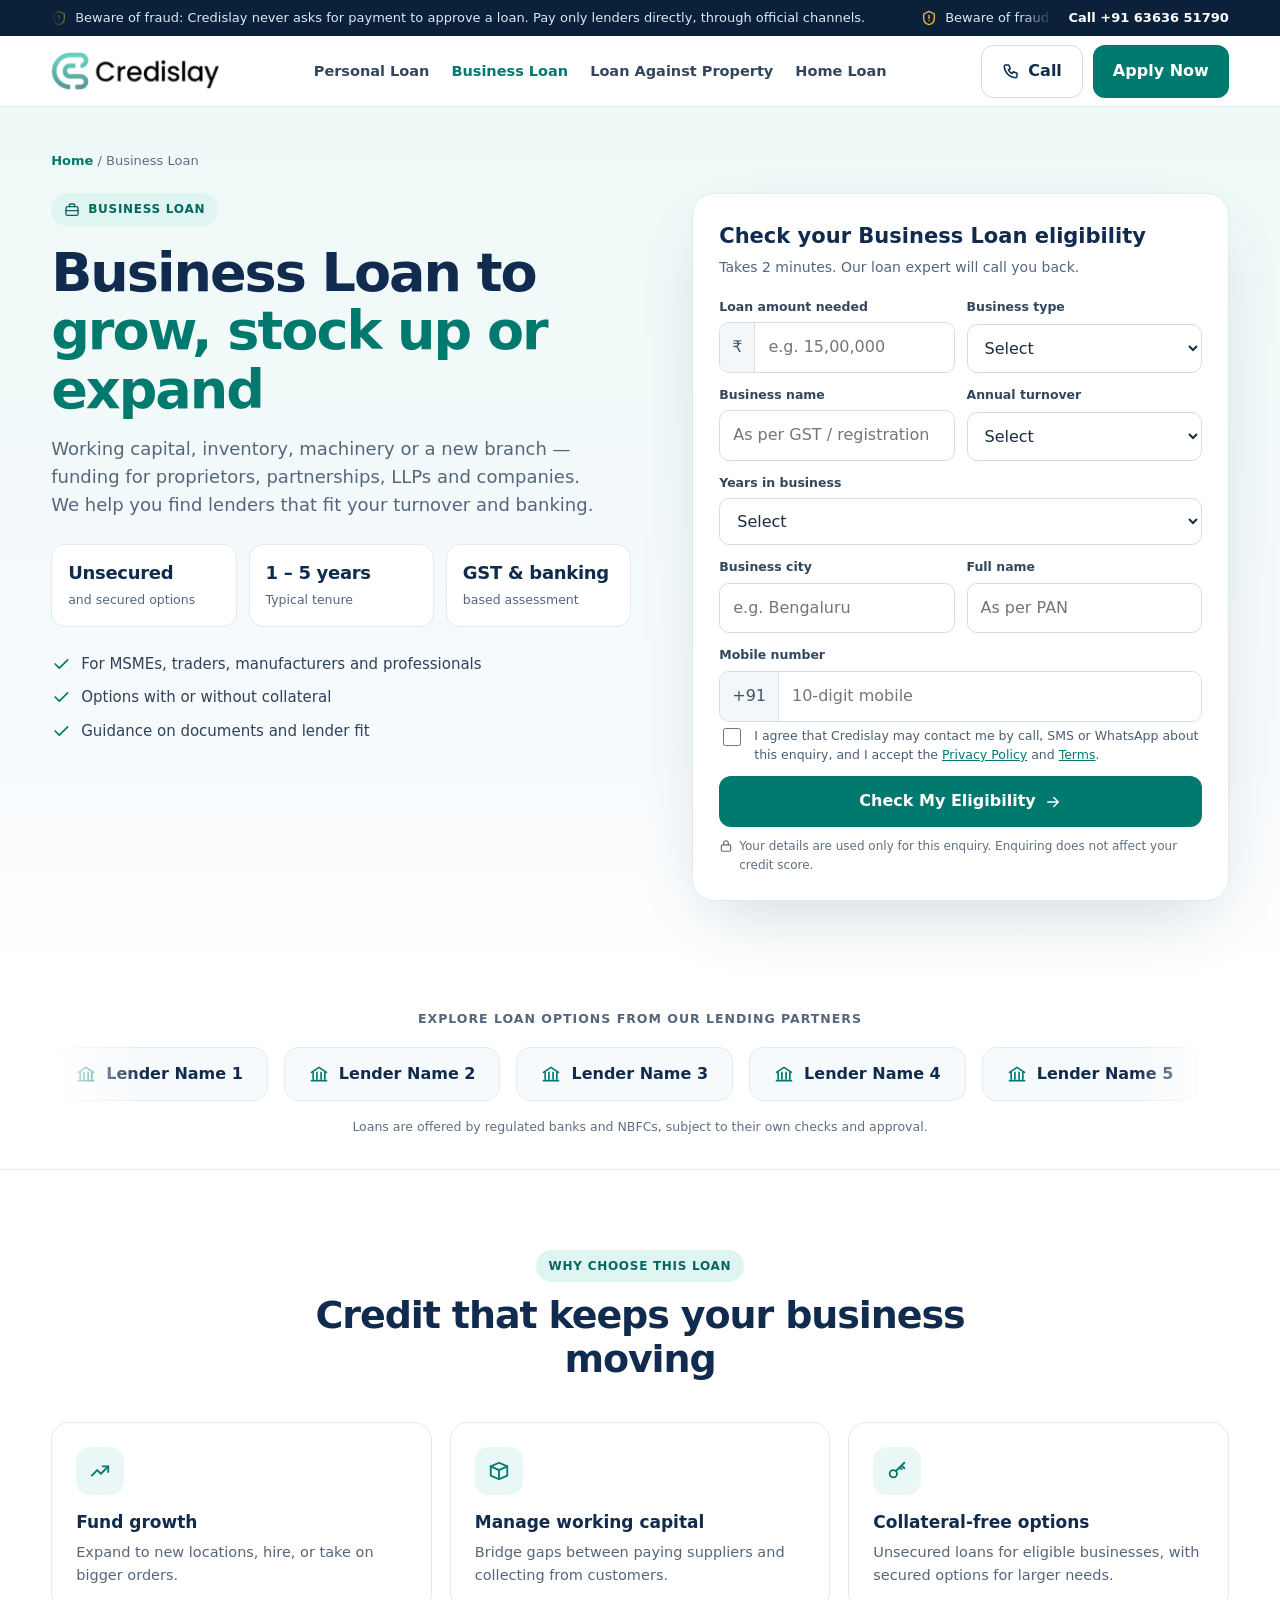
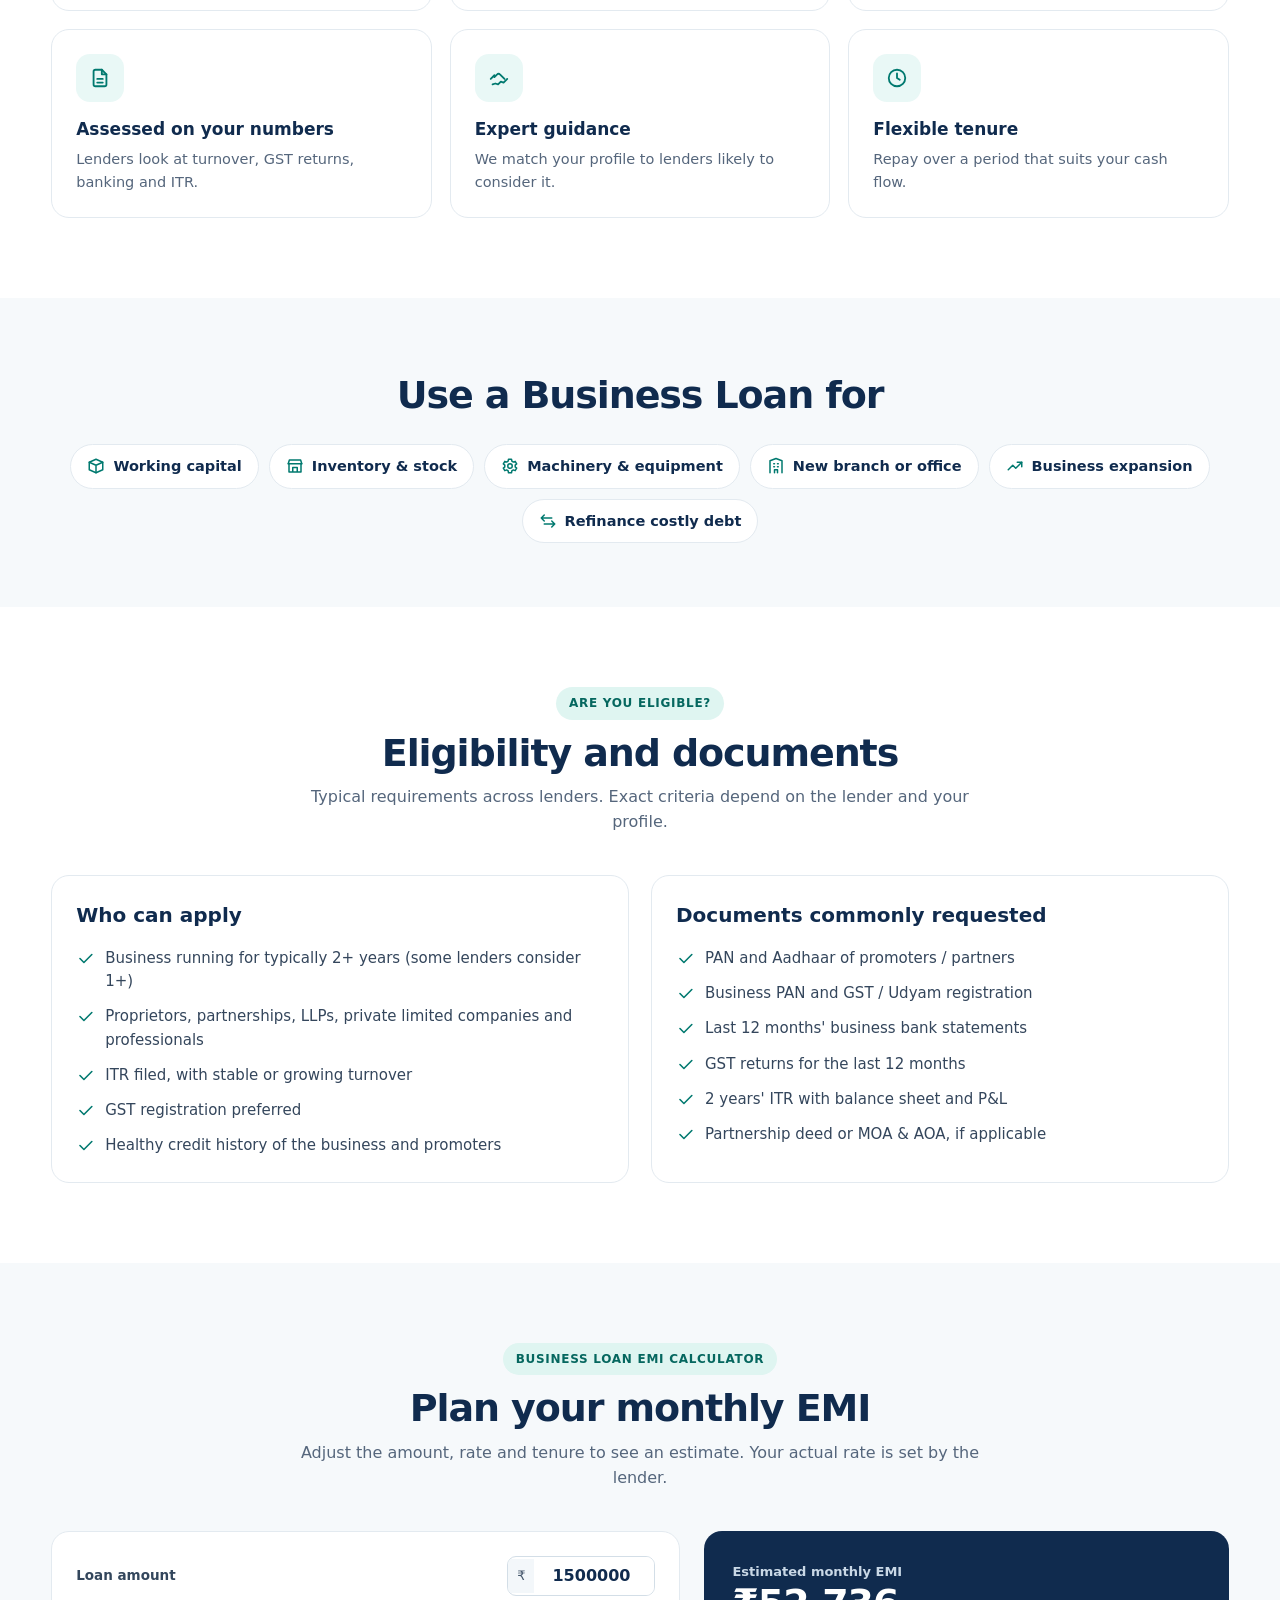
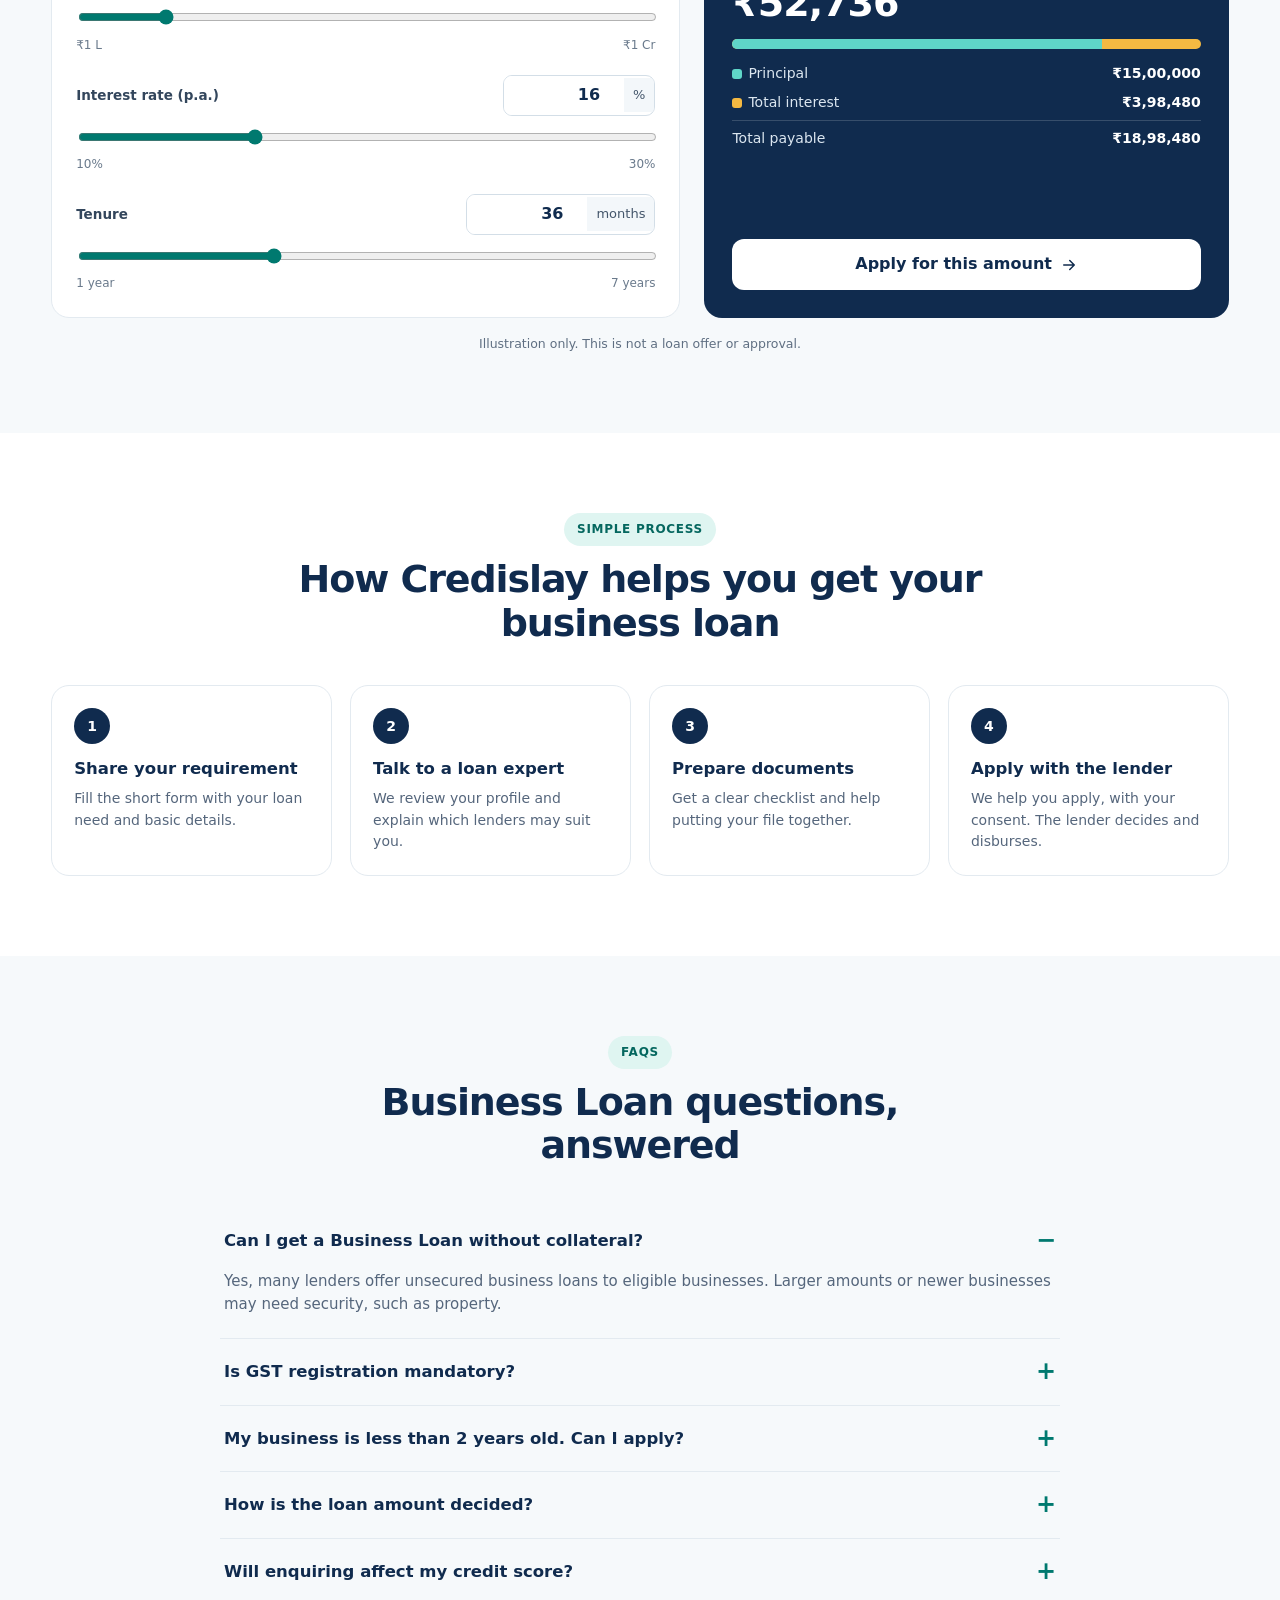
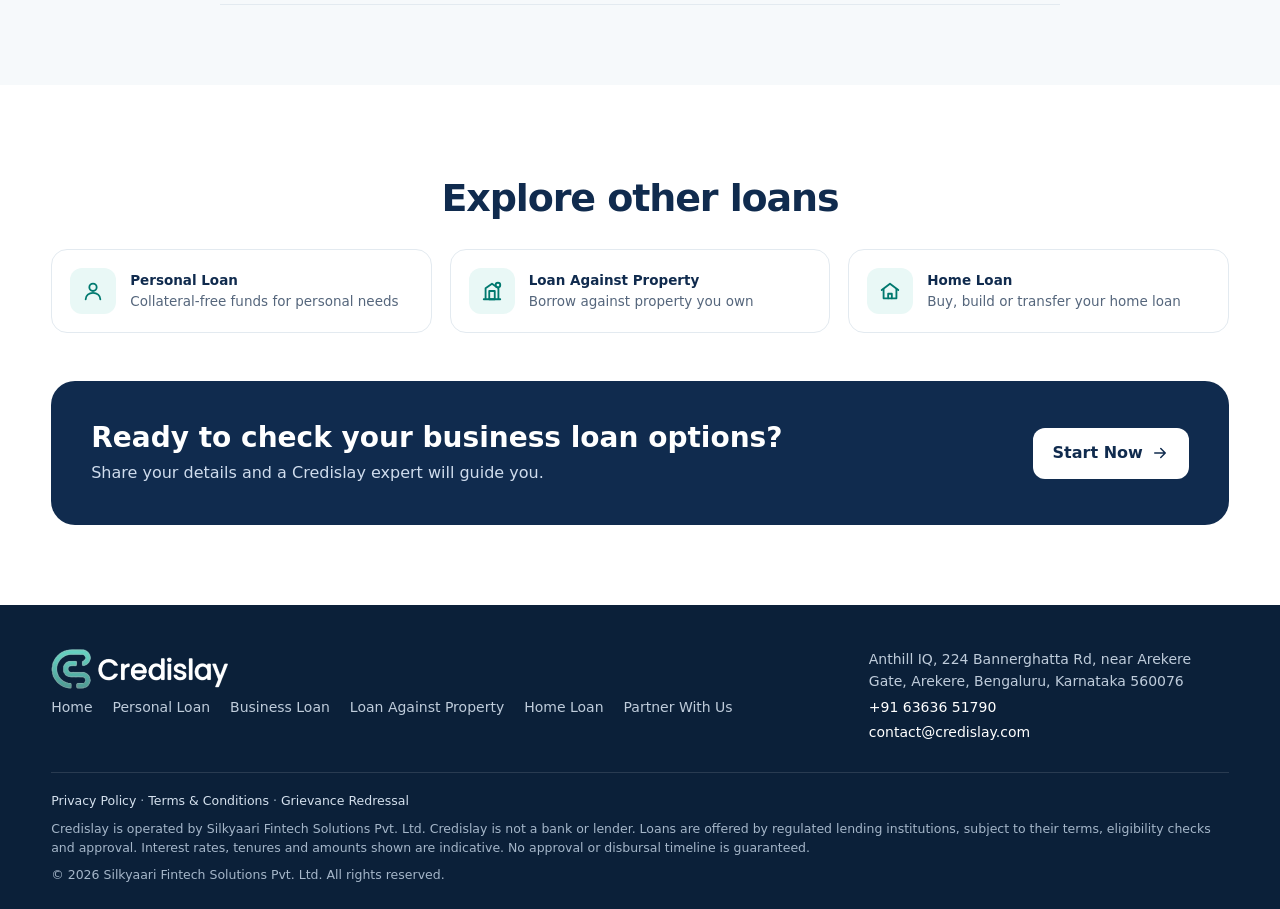
==== commit 8b0a720d: "Add files via upload" ====
--- a/business-loan.html
+++ b/business-loan.html
@@ -152,6 +152,12 @@
 @media(prefers-reduced-motion:reduce){
 .tickerTrack{animation:none;width:auto}.tick[aria-hidden]{display:none}.tick{white-space:normal;padding-right:0}
 .marqueeTrack{animation:none;width:auto;flex-wrap:wrap;justify-content:center}.lender[aria-hidden]{display:none}}
+
+/* Enquiry reference number on the thank-you screen */
+.refBox{background:var(--mint);border:1px dashed #9fdcd4;border-radius:14px;padding:14px 16px;display:grid;gap:4px;font-size:13px;color:#2f4a55;margin:0 0 16px}
+.refBox[hidden]{display:none}
+.refBox b{font-size:22px;letter-spacing:.5px;color:var(--navy);font-family:ui-monospace,SFMono-Regular,Menlo,Consolas,monospace}
+.refBox span{font-size:12px}
 </style>
 </head>
 <body>
@@ -231,6 +237,7 @@
 <div class="success" role="status" aria-live="polite">
 <div class="ok"><svg class="i"><use href="#i-check"/></svg></div>
 <h2 style="color:var(--navy)">Thank you! We've received your enquiry.</h2>
+<p class="refBox" id="refBox" hidden>Your enquiry ID<b id="refId"></b><span>Please keep this number for future reference.</span></p>
 <p>A Credislay loan expert will call you shortly on the number you shared, usually within one working day.</p>
 <a class="btn secondary" href="tel:+916363651790"><svg class="i" style="width:18px;height:18px"><use href="#i-phone"/></svg>Call us now</a>
 </div>
@@ -327,12 +334,12 @@
 /* ============================================================
    FORM → GOOGLE SHEET CONNECTION (same address as index.html)
    ============================================================ */
-const GOOGLE_SHEETS_WEB_APP_URL = 'https://script.google.com/macros/s/AKfycbwm8wIM0hTANiEj2H8g4NHi4FwL5iA60wId6a0AcygfR1MaPEsK0KX7siPTeSvoMyugeQ/exec';
+const GOOGLE_SHEETS_WEB_APP_URL = 'https://script.google.com/macros/s/AKfycbwbjdVGXZvbTSCa0ZLfyt7JTVvt6MowYQQNv3ppL92lUHxl5BL3RdNgS5G8L95_EYT5IQ/exec';
 
 const $=id=>document.getElementById(id);
 const inr=v=>'₹'+Math.round(v).toLocaleString('en-IN');
 $('year').textContent=new Date().getFullYear();
-function toast(m){const t=$('toast');t.textContent=m;t.style.display='block';clearTimeout(t._h);t._h=setTimeout(()=>t.style.display='none',4500)}
+function toast(m,ms){const t=$('toast');t.textContent=m;t.style.display='block';clearTimeout(t._h);t._h=setTimeout(()=>t.style.display='none',ms||4500)}
 
 /* Remember ad-campaign tags (utm_source etc.) for this visit */
 (function(){const q=new URLSearchParams(location.search);['utm_source','utm_medium','utm_campaign'].forEach(k=>{const v=q.get(k);try{if(v)sessionStorage.setItem(k,v)}catch(e){}})})();
@@ -347,6 +354,21 @@
   $('emi').textContent=inr(e);$('eP').textContent=inr(P);$('eI').textContent=inr(T-P);$('eT').textContent=inr(T);$('bar').style.width=(P/T*100).toFixed(1)+'%'}
 emi();
 $('useAmount').addEventListener('click',()=>{const a=$('amount');if(a){a.value=Math.round(+$('p').value);setTimeout(()=>$('name').focus({preventScroll:true}),500)}});
+
+/* Sends a form to the Google Sheet and returns the reference number the sheet assigns
+   (e.g. CSL-261123-0001). If the reply can't be read, the entry normally still arrives,
+   so the visitor sees the thank-you message without a number. */
+async function sendLead(data){
+  try{
+    const res=await fetch(GOOGLE_SHEETS_WEB_APP_URL,{method:'POST',headers:{'Content-Type':'text/plain;charset=utf-8'},body:JSON.stringify(data)});
+    const out=await res.json();
+    if(out&&out.ok===false){const e=new Error(out.error||'Not saved');e.fromServer=true;throw e}
+    return (out&&out.id)||'';
+  }catch(err){
+    if(err.fromServer||!navigator.onLine)throw err;
+    return '';
+  }
+}
 
 /* Lead form → Google Sheet */
 const form=$('leadForm');
@@ -362,9 +384,9 @@
   Object.assign(data,{formType:'customer_enquiry',pageUrl:location.href,submittedAt:new Date().toISOString(),utm_source:utm('utm_source'),utm_medium:utm('utm_medium'),utm_campaign:utm('utm_campaign')});
   try{
     if(!GOOGLE_SHEETS_WEB_APP_URL.startsWith('https://script.google.com/macros/s/'))throw new Error('Endpoint not configured');
-    await fetch(GOOGLE_SHEETS_WEB_APP_URL,{method:'POST',mode:'no-cors',headers:{'Content-Type':'text/plain;charset=utf-8'},body:JSON.stringify(data)});
-    form.reset();$('apply').classList.add('done');$('apply').scrollIntoView({behavior:'smooth',block:'center'});
-  }catch(err){toast('Enquiry could not be sent. Please try again or call +91 63636 51790.')}
+    const ref=await sendLead(data);
+    form.reset();$('refId').textContent=ref;$('refBox').hidden=!ref;$('apply').classList.add('done');$('apply').scrollIntoView({behavior:'smooth',block:'center'});
+  }catch(err){toast(err.fromServer?'Please check your details (especially the mobile number) and try again.':'Enquiry could not be sent. Please try again or call +91 63636 51790.')}
   finally{btn.disabled=false;btn.innerHTML=orig}
 });
 </script>
